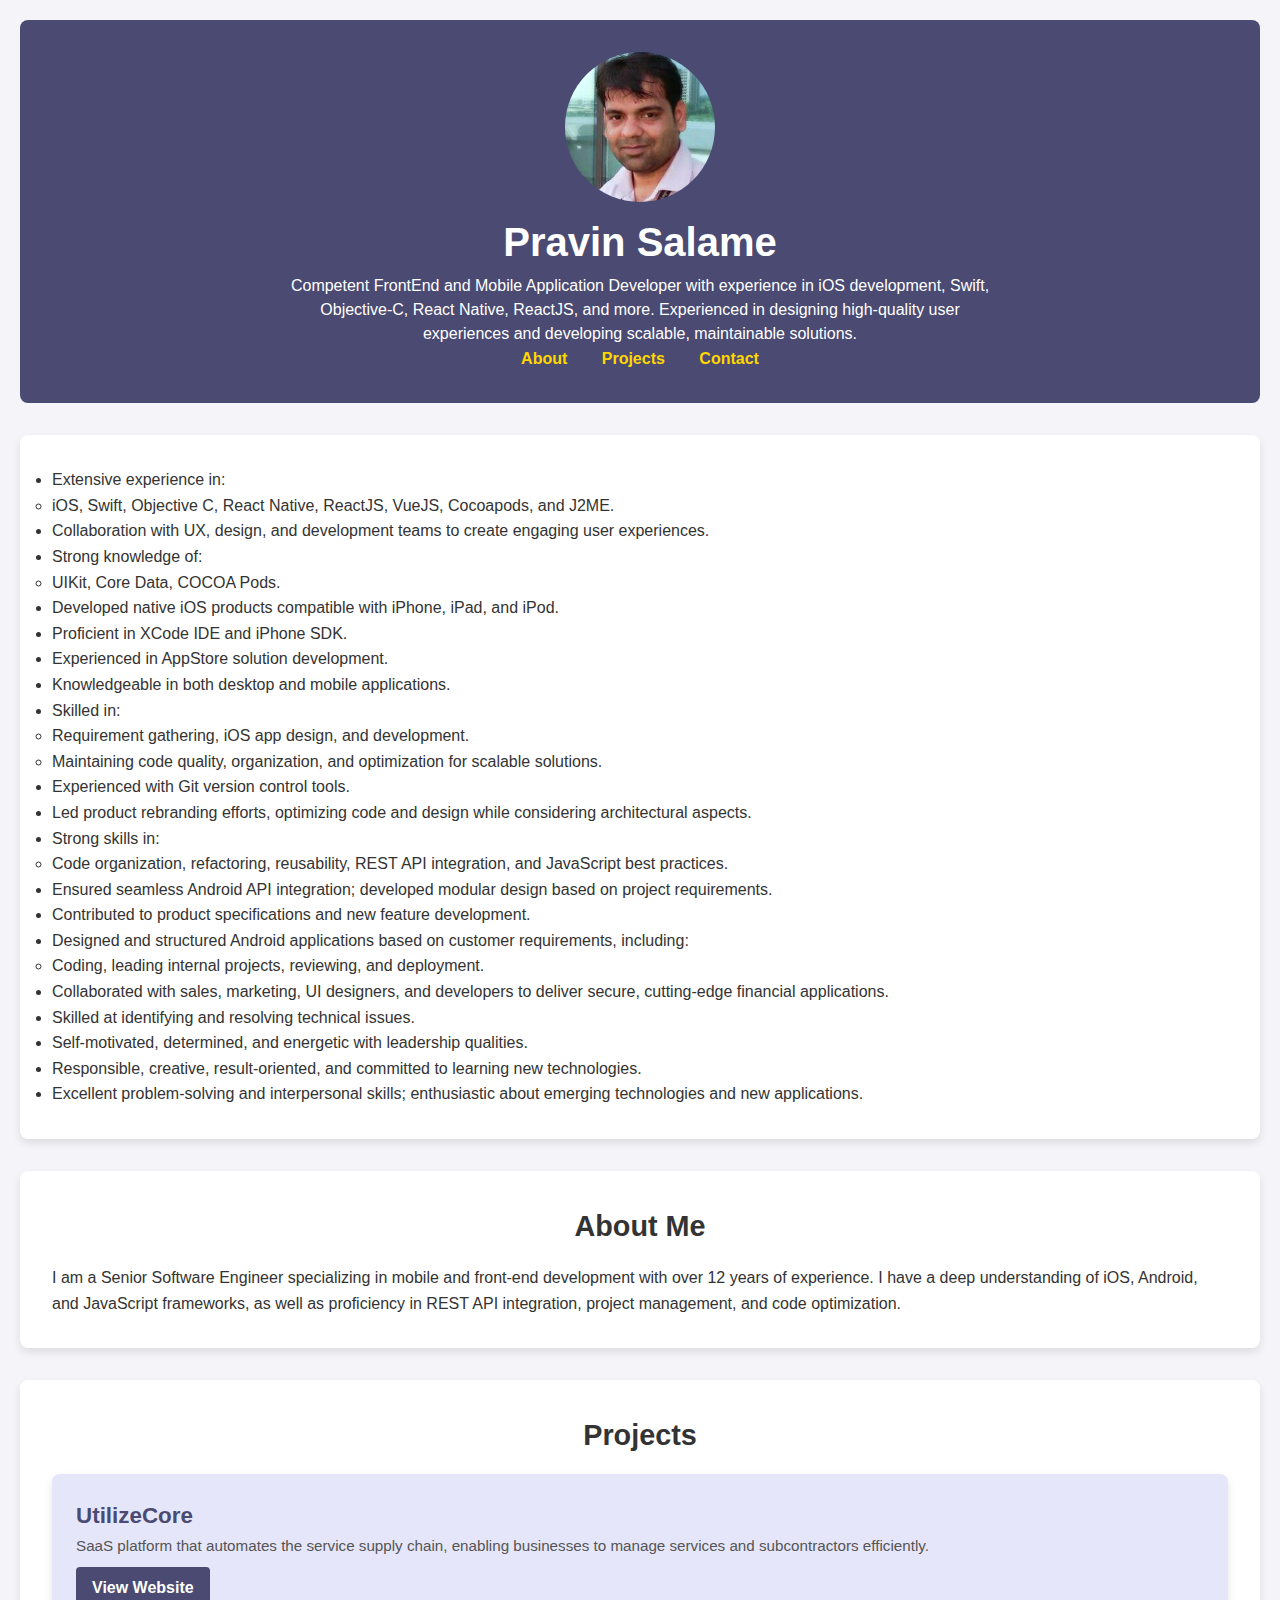
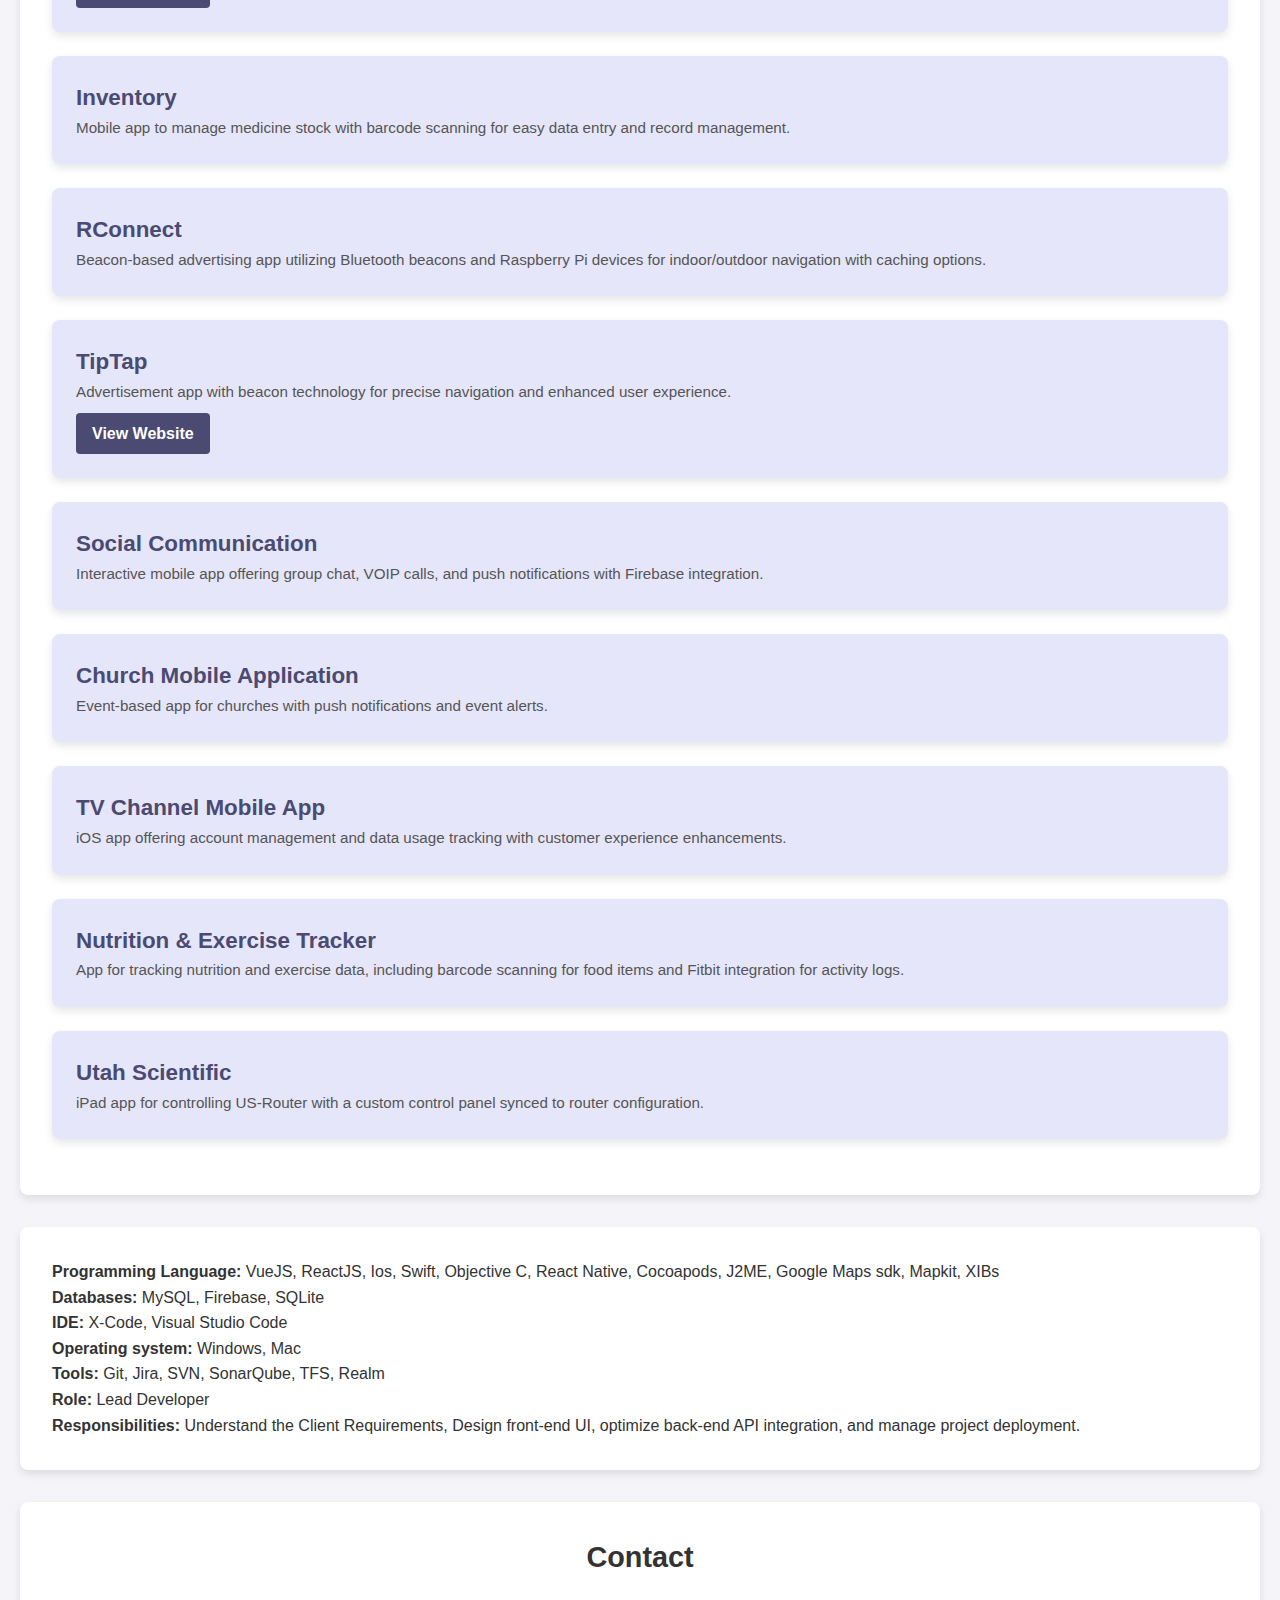
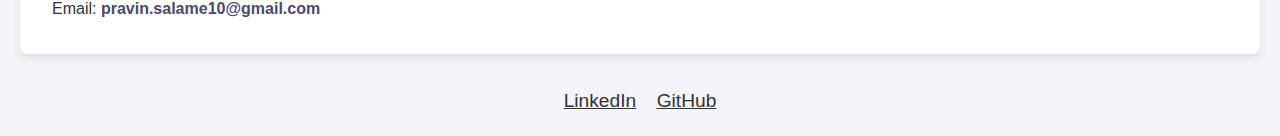
==== index.html @ b0a58c47 "Update index.html" ====
<!DOCTYPE html>
<html lang="en">
<head>
  <meta charset="UTF-8">
  <meta name="viewport" content="width=device-width, initial-scale=1.0">
  <title> Pravin Salame - Portfolio </title>
  <link rel="stylesheet" href="style.css">
</head>
<body>
  <header>
    <img src="pravin.jpg" alt="Pravin Salame Photo" class="profile-photo">
    <h1>Pravin Salame</h1>
    <p>Competent FrontEnd and Mobile Application Developer with experience in iOS development, Swift, Objective-C, React Native, ReactJS, and more. Experienced in designing high-quality user experiences and developing scalable, maintainable solutions.</p>
    <nav>
      <a href="#about">About</a>
      <a href="#projects">Projects</a>
      <a href="#contact">Contact</a>
    </nav>
  </header>
    <section id="summary" class="section">
    <ul>
      <li>Extensive experience in:
        <ul>
          <li>iOS, Swift, Objective C, React Native, ReactJS, VueJS, Cocoapods, and J2ME.</li>
        </ul>
      </li>
      <li>Collaboration with UX, design, and development teams to create engaging user experiences.</li>
      <li>Strong knowledge of:
        <ul>
          <li>UIKit, Core Data, COCOA Pods.</li>
        </ul>
      </li>
      <li>Developed native iOS products compatible with iPhone, iPad, and iPod.</li>
      <li>Proficient in XCode IDE and iPhone SDK.</li>
      <li>Experienced in AppStore solution development.</li>
      <li>Knowledgeable in both desktop and mobile applications.</li>
      <li>Skilled in:
        <ul>
          <li>Requirement gathering, iOS app design, and development.</li>
          <li>Maintaining code quality, organization, and optimization for scalable solutions.</li>
        </ul>
      </li>
      <li>Experienced with Git version control tools.</li>
      <li>Led product rebranding efforts, optimizing code and design while considering architectural aspects.</li>
      <li>Strong skills in:
        <ul>
          <li>Code organization, refactoring, reusability, REST API integration, and JavaScript best practices.</li>
        </ul>
      </li>
      <li>Ensured seamless Android API integration; developed modular design based on project requirements.</li>
      <li>Contributed to product specifications and new feature development.</li>
      <li>Designed and structured Android applications based on customer requirements, including:
        <ul>
          <li>Coding, leading internal projects, reviewing, and deployment.</li>
        </ul>
      </li>
      <li>Collaborated with sales, marketing, UI designers, and developers to deliver secure, cutting-edge financial applications.</li>
      <li>Skilled at identifying and resolving technical issues.</li>
      <li>Self-motivated, determined, and energetic with leadership qualities.</li>
      <li>Responsible, creative, result-oriented, and committed to learning new technologies.</li>
      <li>Excellent problem-solving and interpersonal skills; enthusiastic about emerging technologies and new applications.</li>
    </ul>
  </section>
  <section id="about" class="section">
    <h2>About Me</h2>
    <p>I am a Senior Software Engineer specializing in mobile and front-end development with over 12 years of experience. I have a deep understanding of iOS, Android, and JavaScript frameworks, as well as proficiency in REST API integration, project management, and code optimization.</p>
  </section>

  <section id="projects" class="section">
    <h2>Projects</h2>

    <div class="project">
      <h3>UtilizeCore</h3>
      <p>SaaS platform that automates the service supply chain, enabling businesses to manage services and subcontractors efficiently.</p>
      <a href="https://www.utilizecore.com/" target="_blank">View Website</a>
    </div>

    <div class="project">
      <h3>Inventory</h3>
      <p>Mobile app to manage medicine stock with barcode scanning for easy data entry and record management.</p>
    </div>

    <div class="project">
      <h3>RConnect</h3>
      <p>Beacon-based advertising app utilizing Bluetooth beacons and Raspberry Pi devices for indoor/outdoor navigation with caching options.</p>
    </div>

    <div class="project">
      <h3>TipTap</h3>
      <p>Advertisement app with beacon technology for precise navigation and enhanced user experience.</p>
      <a href="https://tiptappay.com/" target="_blank">View Website</a>
    </div>

    <div class="project">
      <h3>Social Communication</h3>
      <p>Interactive mobile app offering group chat, VOIP calls, and push notifications with Firebase integration.</p>
    </div>

    <div class="project">
      <h3>Church Mobile Application</h3>
      <p>Event-based app for churches with push notifications and event alerts.</p>
    </div>

    <div class="project">
      <h3>TV Channel Mobile App</h3>
      <p>iOS app offering account management and data usage tracking with customer experience enhancements.</p>
    </div>

    <div class="project">
      <h3>Nutrition & Exercise Tracker</h3>
      <p>App for tracking nutrition and exercise data, including barcode scanning for food items and Fitbit integration for activity logs.</p>
    </div>

    <div class="project">
      <h3>Utah Scientific</h3>
      <p>iPad app for controlling US-Router with a custom control panel synced to router configuration.</p>
    </div>

  </section>

  <section id="tools" class="section">
    <p><strong>Programming Language:</strong> VueJS, ReactJS, Ios, Swift, Objective C, React Native, Cocoapods, J2ME, Google Maps sdk, Mapkit, XIBs</p>
    <p><strong>Databases:</strong> MySQL, Firebase, SQLite</p>
    <p><strong>IDE:</strong> X-Code, Visual Studio Code</p>
    <p><strong>Operating system:</strong> Windows, Mac</p>
    <p><strong>Tools:</strong> Git, Jira, SVN, SonarQube, TFS, Realm</p>
    
    <p><strong>Role:</strong> Lead Developer</p>
    <p><strong>Responsibilities:</strong> Understand the Client Requirements, Design front-end UI, optimize back-end API integration, and manage project deployment.</p>
  
  </section>

  <section id="contact" class="section">
    <h2>Contact</h2>
    <p>Email: <a href="mailto:pravin.salame10@gmail.com">pravin.salame10@gmail.com</a></p>
  </section>

  <footer>
    <div class="social-links">
      <a href="https://www.linkedin.com/in/pravin-s-7409a280/" target="_blank">LinkedIn</a>
      <a href="https://pravinsalame84.github.io/" target="_blank">GitHub</a>
    </div>
  </footer>

</body>
</html>
---- style.css ----
/* Font and Basic Reset */
* {
  margin: 0;
  padding: 0;
  box-sizing: border-box;
}

.profile-photo {
  width: 150px;
  height: 150px;
  border-radius: 50%;
  object-fit: cover;
}

body {
  font-family: Arial, sans-serif;
  line-height: 1.6;
  color: #333;
  background-color: #f4f4f9;
  padding: 20px;
}

/* Header Styling */
header {
  text-align: center;
  padding: 2rem;
  background-color: #4a4a72;
  color: #fff;
  border-radius: 8px;
}

header h1 {
  font-size: 2.5rem;
  font-weight: bold;
}

header p {
  font-size: 1rem;
  max-width: 700px;
  margin: 0 auto;
  line-height: 1.5;
}

nav a {
  margin: 0 15px;
  color: #ffd700;
  text-decoration: none;
  font-weight: bold;
  transition: color 0.3s ease;
}

nav a:hover {
  color: #fff;
}

/* Section Styling */
.section {
  padding: 2rem;
  margin: 2rem 0;
  background-color: #fff;
  border-radius: 8px;
  box-shadow: 0 4px 8px rgba(0, 0, 0, 0.1);
}

.section h2 {
  font-size: 1.8rem;
  margin-bottom: 1rem;
  color: #333;
  text-align: center;
  font-weight: bold;
}

/* Project Card Styling */
#projects .project {
  margin-bottom: 1.5rem;
  padding: 1.5rem;
  background-color: #e6e6fa;
  border-radius: 8px;
  box-shadow: 0 4px 8px rgba(0, 0, 0, 0.1);
  transition: transform 0.3s ease;
}

#projects .project:hover {
  transform: translateY(-5px);
}

.project h3 {
  font-size: 1.4rem;
  color: #4a4a72;
}

.project p {
  font-size: 0.95rem;
  color: #555;
}

.project a {
  display: inline-block;
  margin-top: 0.5rem;
  padding: 0.5rem 1rem;
  background-color: #4a4a72;
  color: #fff;
  border-radius: 4px;
  text-decoration: none;
  font-weight: bold;
  transition: background-color 0.3s ease;
}

.project a:hover {
  background-color: #ffd700;
  color: #333;
}

/* Contact Section */
#contact p a {
  color: #4a4a72;
  font-weight: bold;
  text-decoration: none;
}

#contact p a:hover {
  color: #333;
}

/* Footer Social Icons */
.social-links {
  margin-top: 1rem;
  text-align: center;
}

.social-links a {
  color: #333;
  margin: 0 0.5rem;
  font-size: 1.2rem;
  transition: color 0.3s ease;
}

.social-links a:hover {
  color: #ffd700;
}
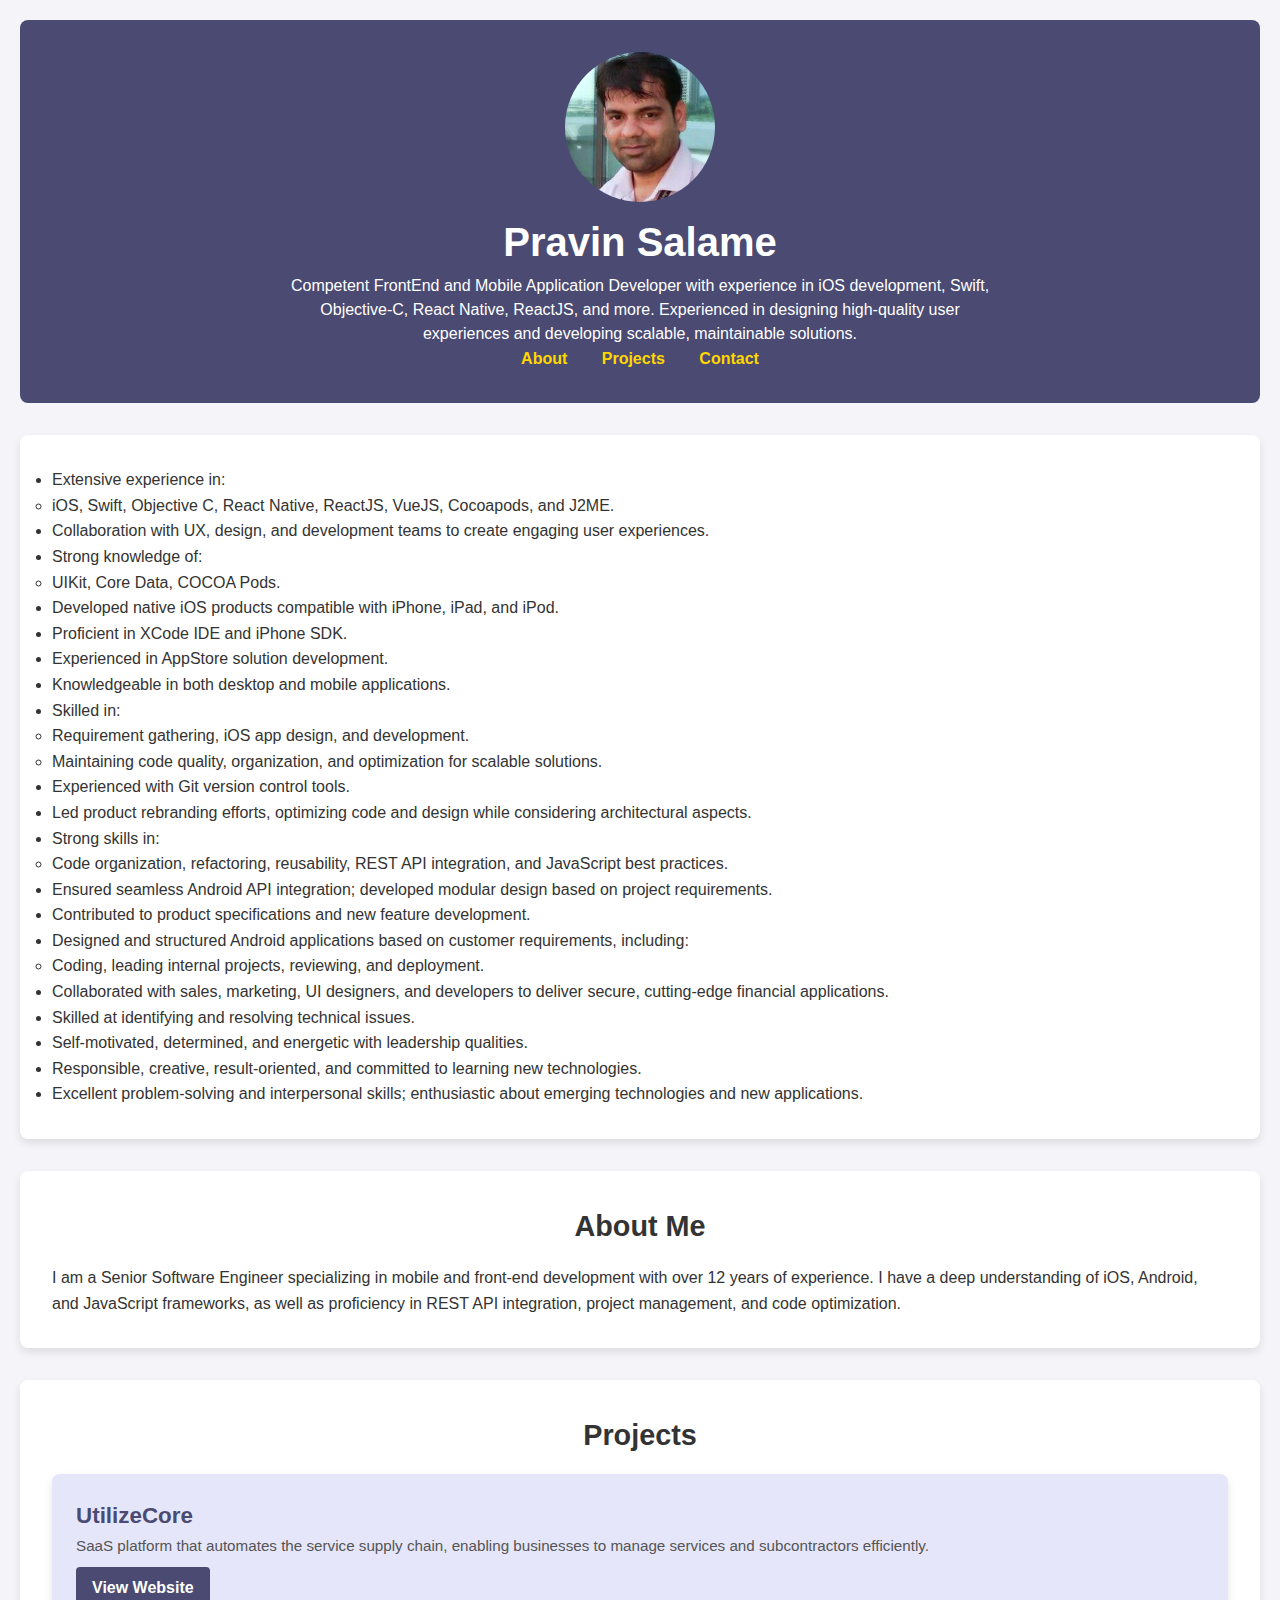
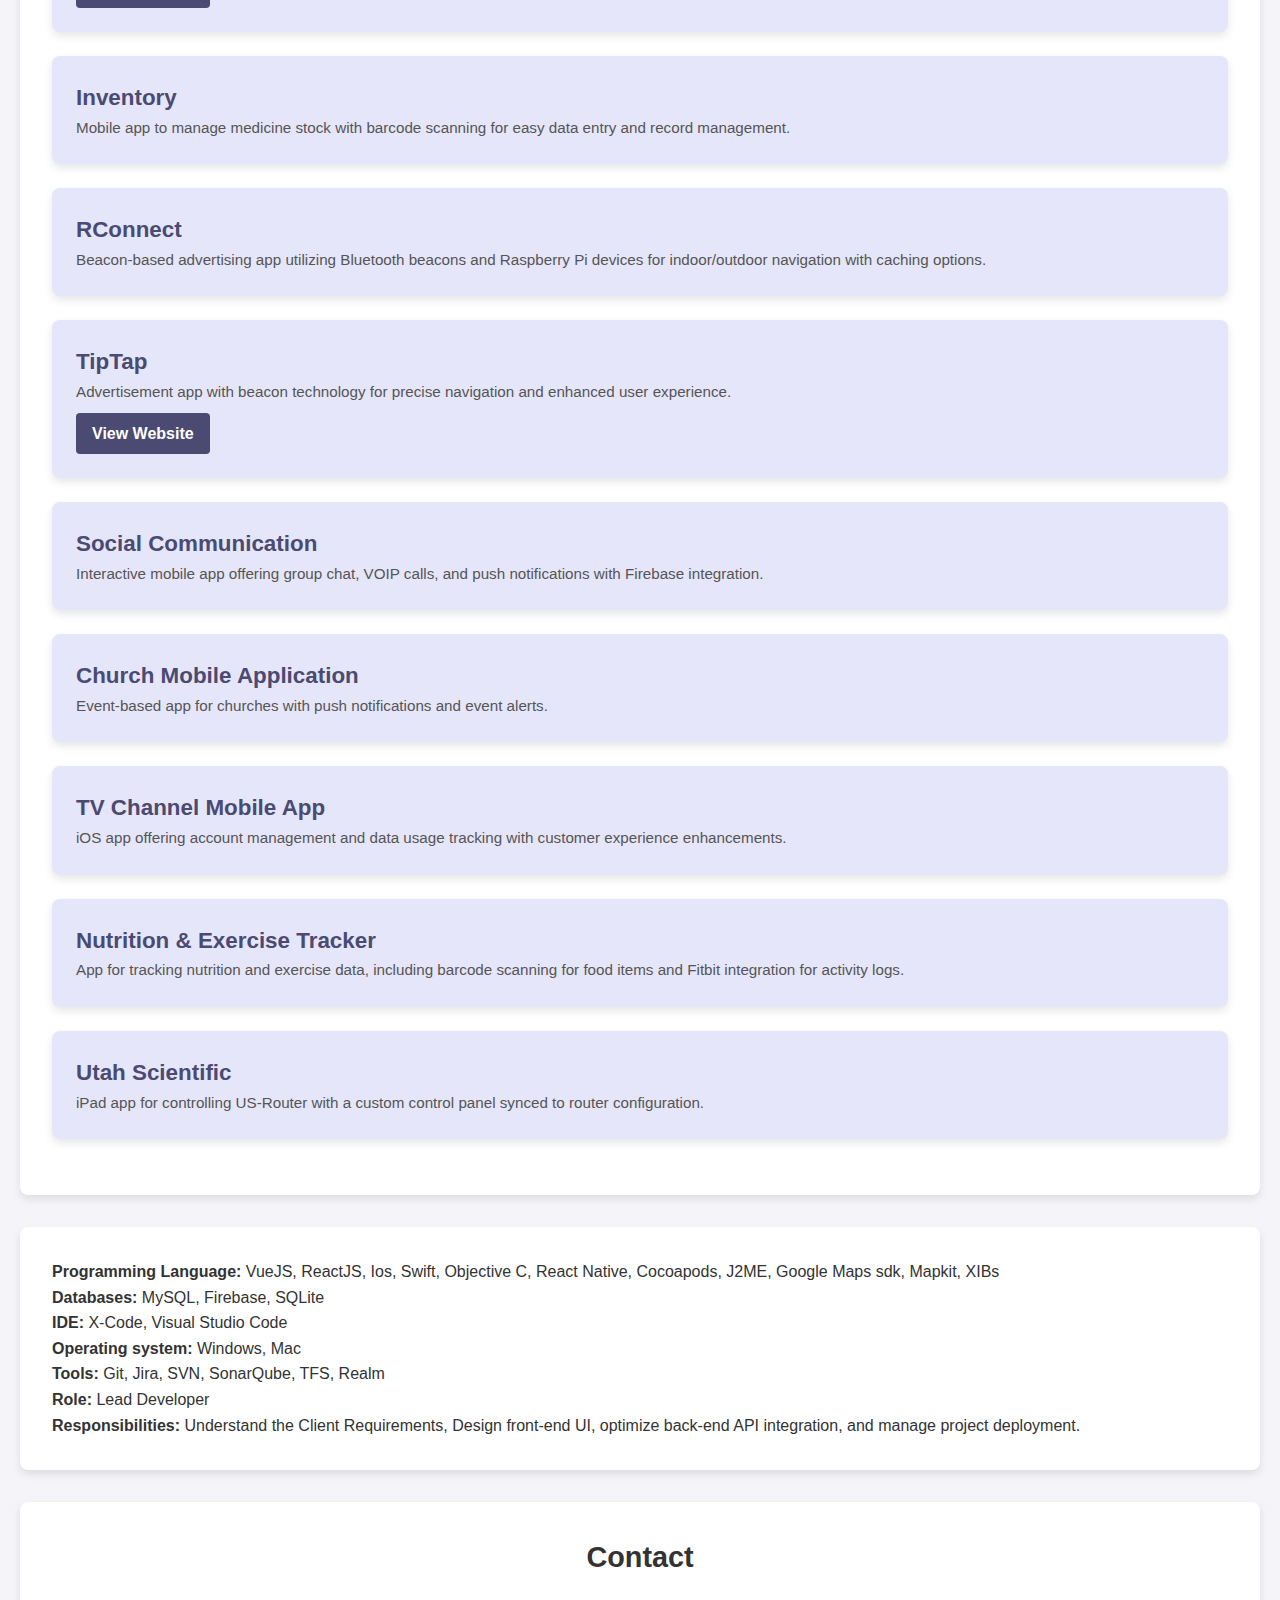
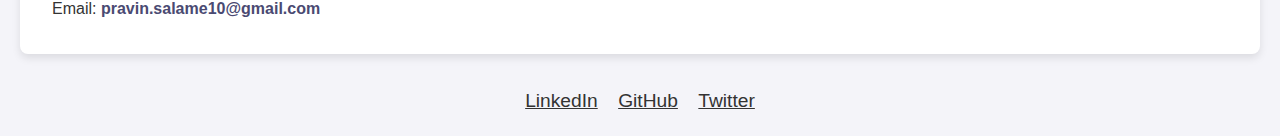
==== commit ea85ff54: "Update index.html" ====
--- a/index.html
+++ b/index.html
@@ -139,6 +139,7 @@
     <div class="social-links">
       <a href="https://www.linkedin.com/in/pravin-s-7409a280/" target="_blank">LinkedIn</a>
       <a href="https://pravinsalame84.github.io/" target="_blank">GitHub</a>
+      <a href="https://x.com/pravinsalamengp" target="_blank">Twitter</a>
     </div>
   </footer>
 
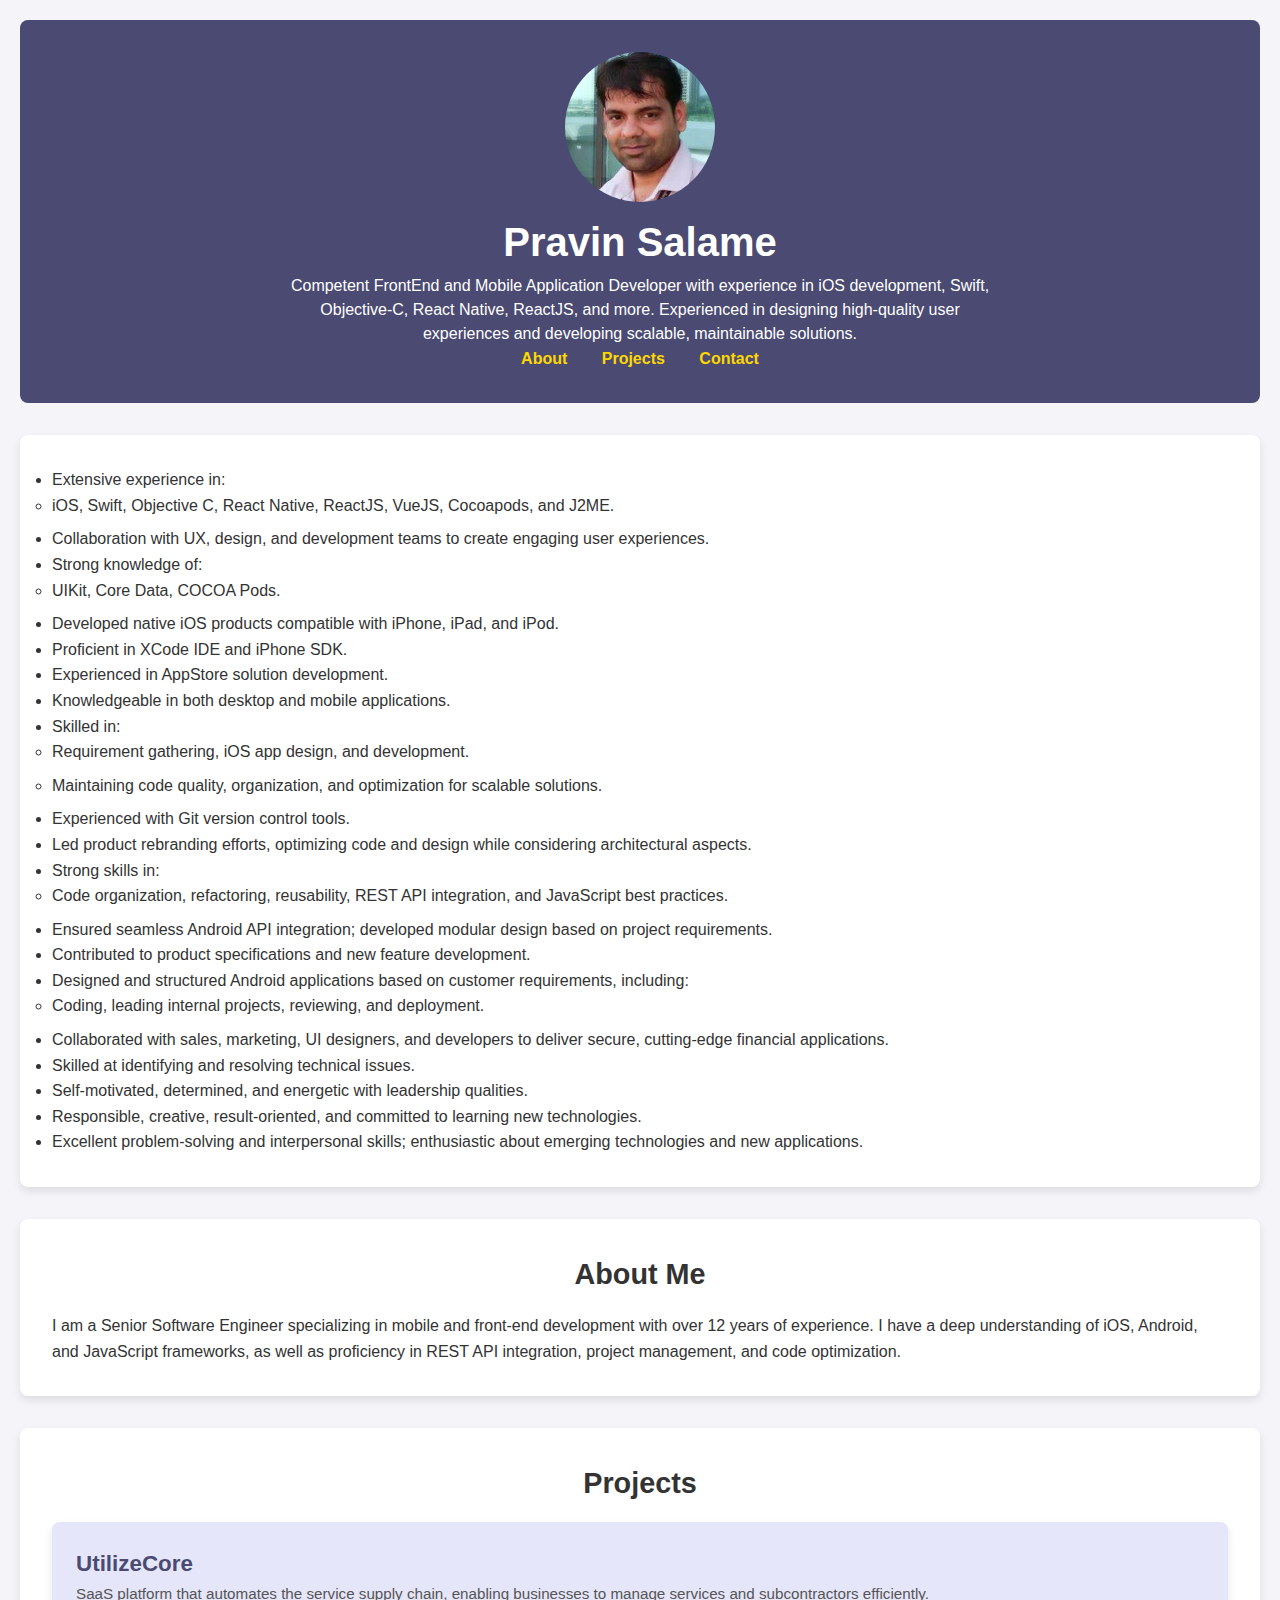
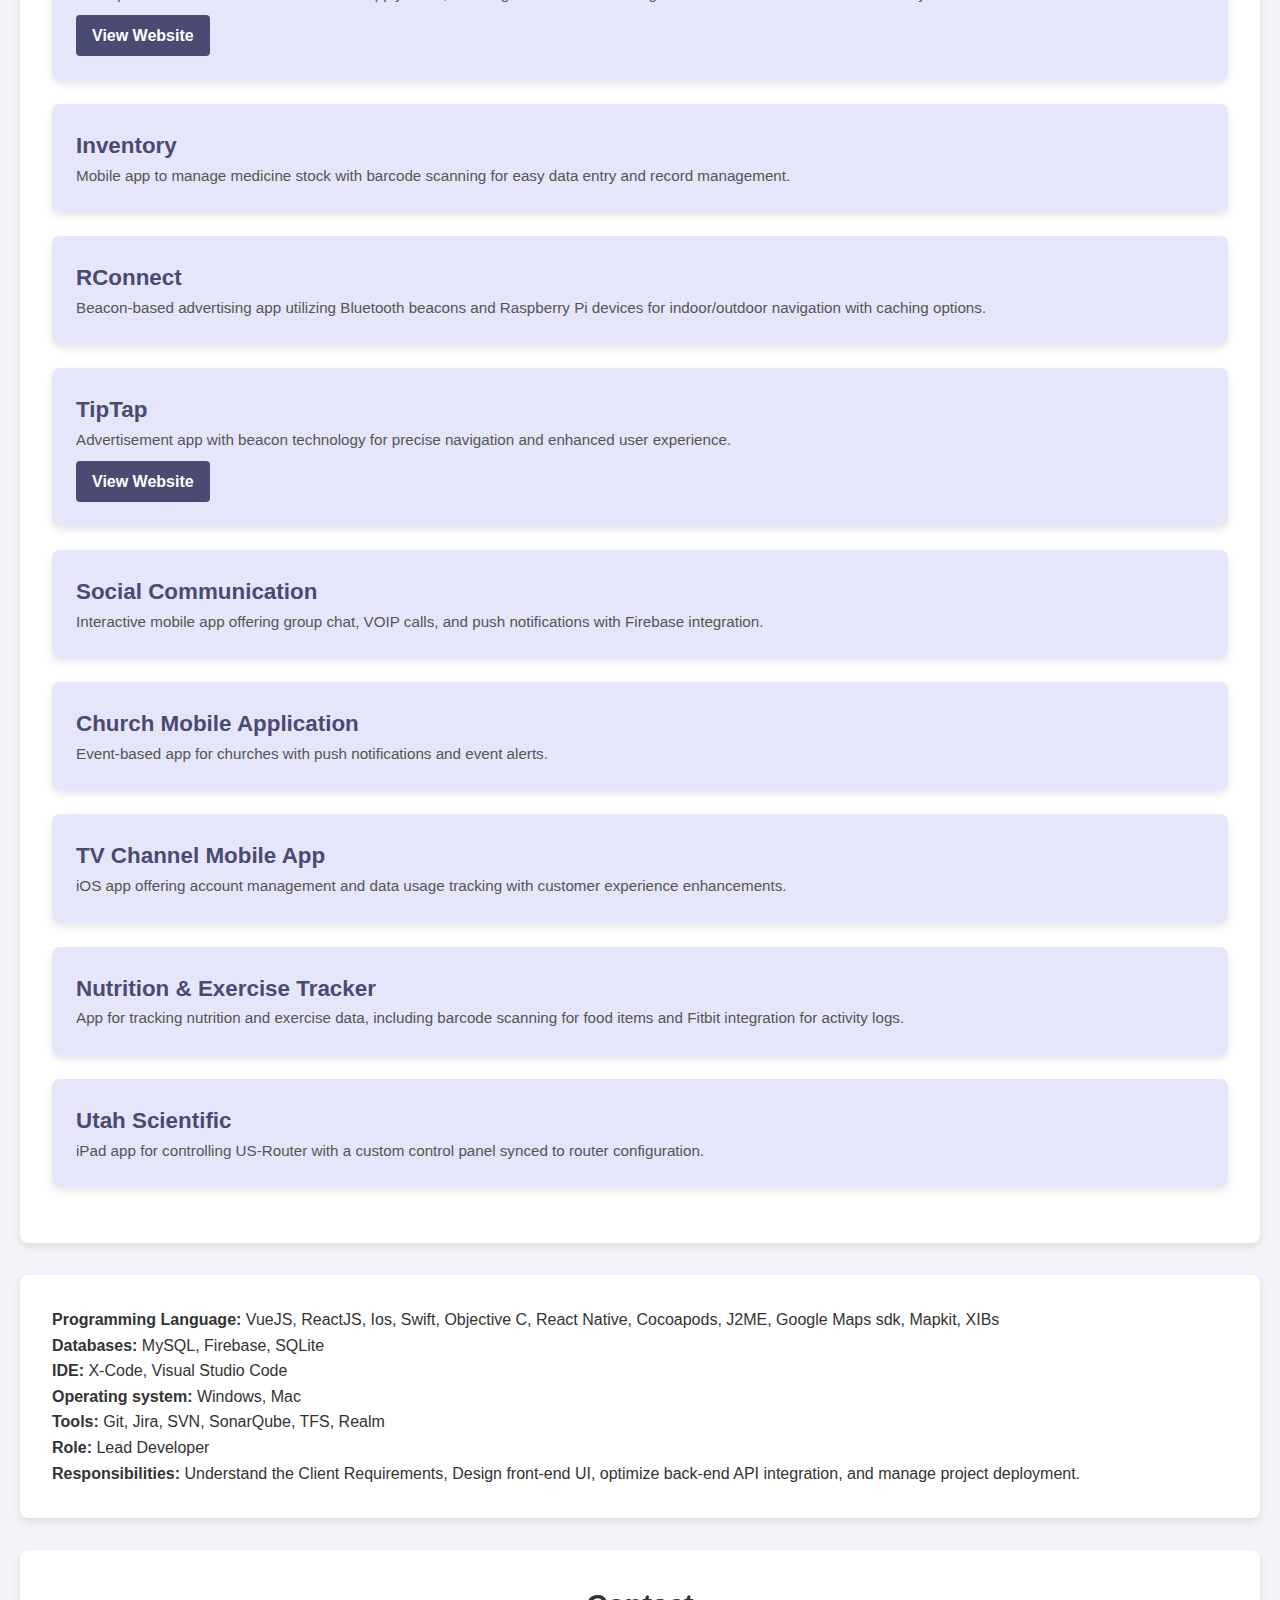
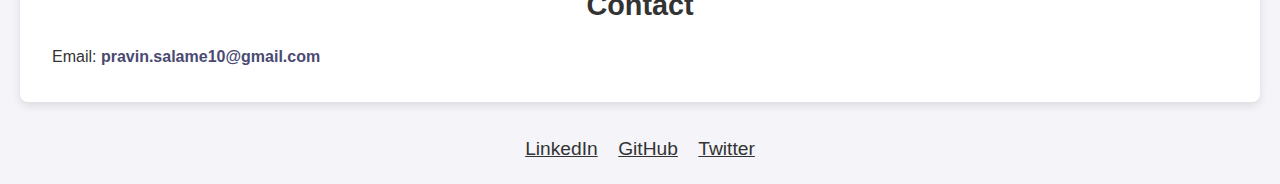
==== commit 671ffba0: "Update index.html" ====
--- a/index.html
+++ b/index.html
@@ -20,13 +20,13 @@
     <section id="summary" class="section">
     <ul>
       <li>Extensive experience in:
-        <ul>
+        <ul class="sub-list">
           <li>iOS, Swift, Objective C, React Native, ReactJS, VueJS, Cocoapods, and J2ME.</li>
         </ul>
       </li>
       <li>Collaboration with UX, design, and development teams to create engaging user experiences.</li>
       <li>Strong knowledge of:
-        <ul>
+        <ul class="sub-list">
           <li>UIKit, Core Data, COCOA Pods.</li>
         </ul>
       </li>
@@ -35,7 +35,7 @@
       <li>Experienced in AppStore solution development.</li>
       <li>Knowledgeable in both desktop and mobile applications.</li>
       <li>Skilled in:
-        <ul>
+        <ul class="sub-list">
           <li>Requirement gathering, iOS app design, and development.</li>
           <li>Maintaining code quality, organization, and optimization for scalable solutions.</li>
         </ul>
@@ -43,14 +43,14 @@
       <li>Experienced with Git version control tools.</li>
       <li>Led product rebranding efforts, optimizing code and design while considering architectural aspects.</li>
       <li>Strong skills in:
-        <ul>
+        <ul class="sub-list">
           <li>Code organization, refactoring, reusability, REST API integration, and JavaScript best practices.</li>
         </ul>
       </li>
       <li>Ensured seamless Android API integration; developed modular design based on project requirements.</li>
       <li>Contributed to product specifications and new feature development.</li>
       <li>Designed and structured Android applications based on customer requirements, including:
-        <ul>
+        <ul class="sub-list">
           <li>Coding, leading internal projects, reviewing, and deployment.</li>
         </ul>
       </li>
@@ -146,3 +146,9 @@
 </body>
 </html>
 
+
+<style>
+  .sub-list li {
+    margin-bottom: 8px; / Adjust this value as needed for desired spacing /
+  }
+</style>
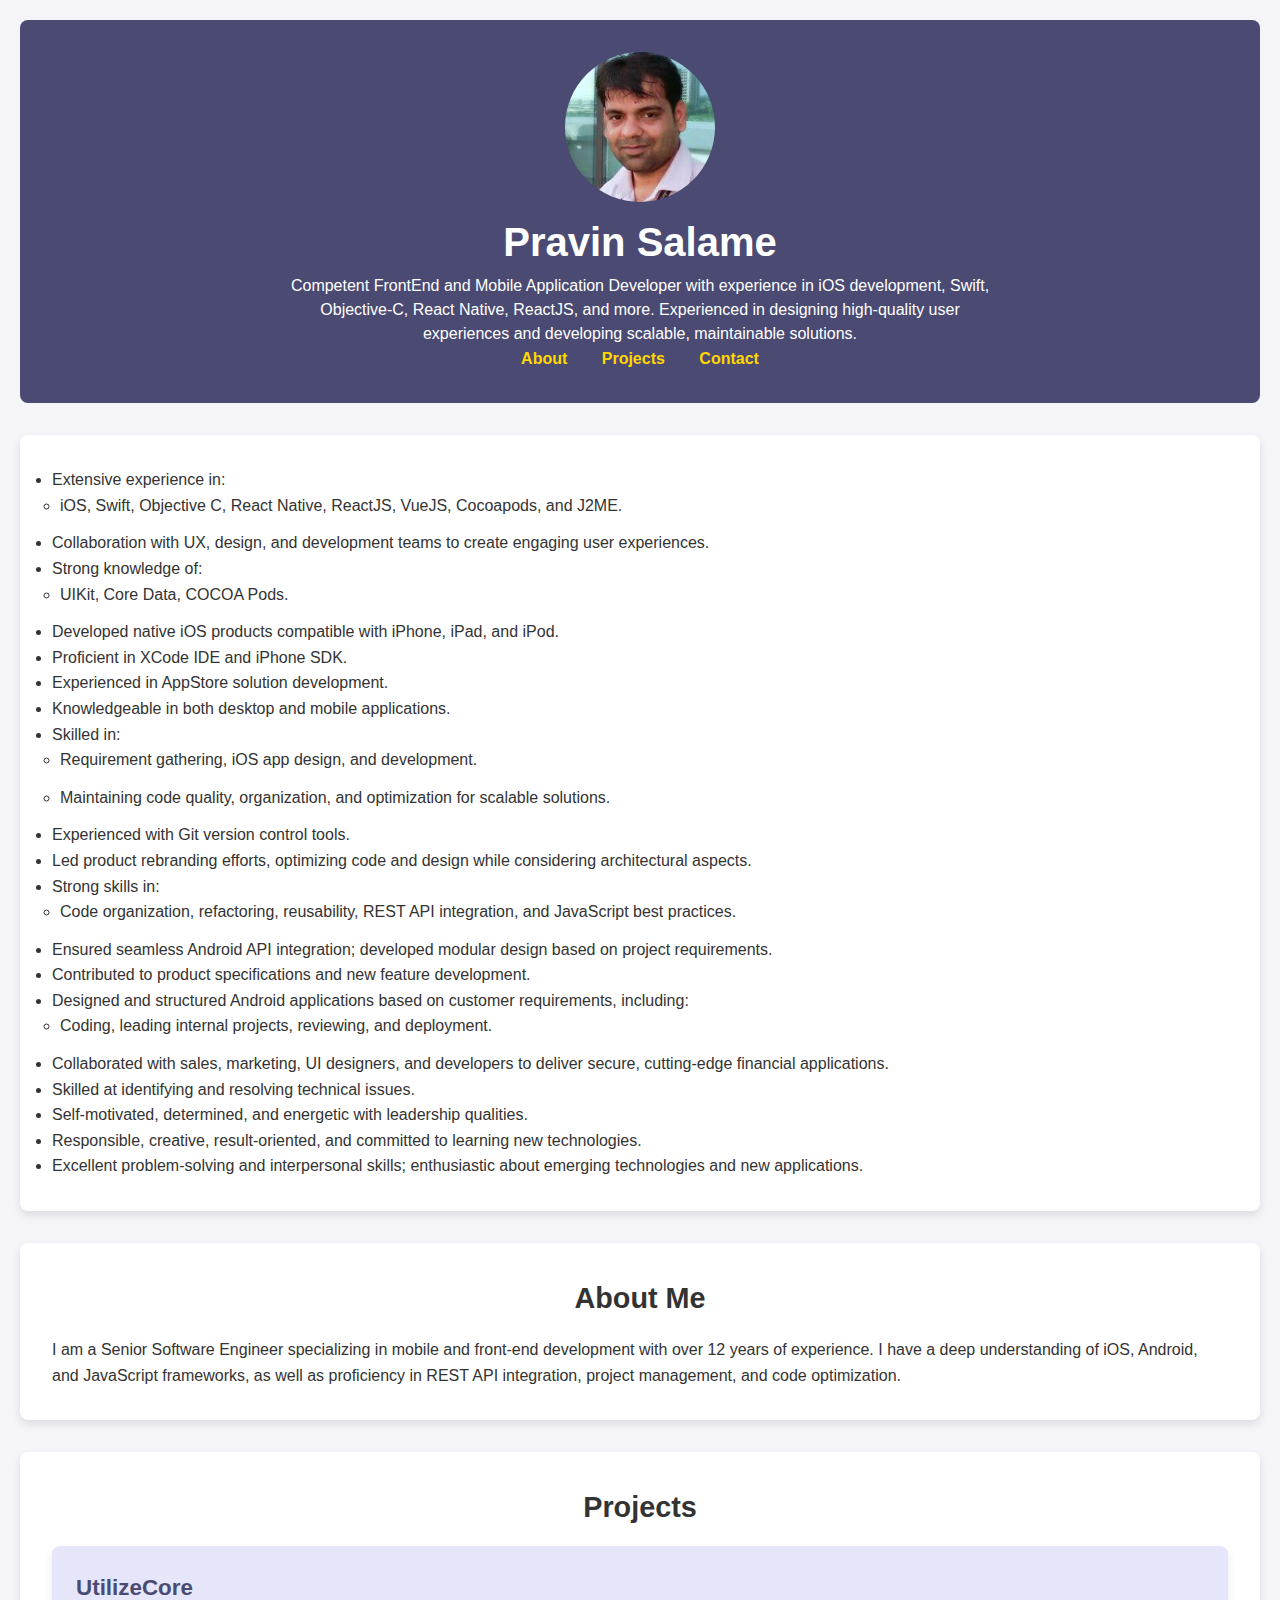
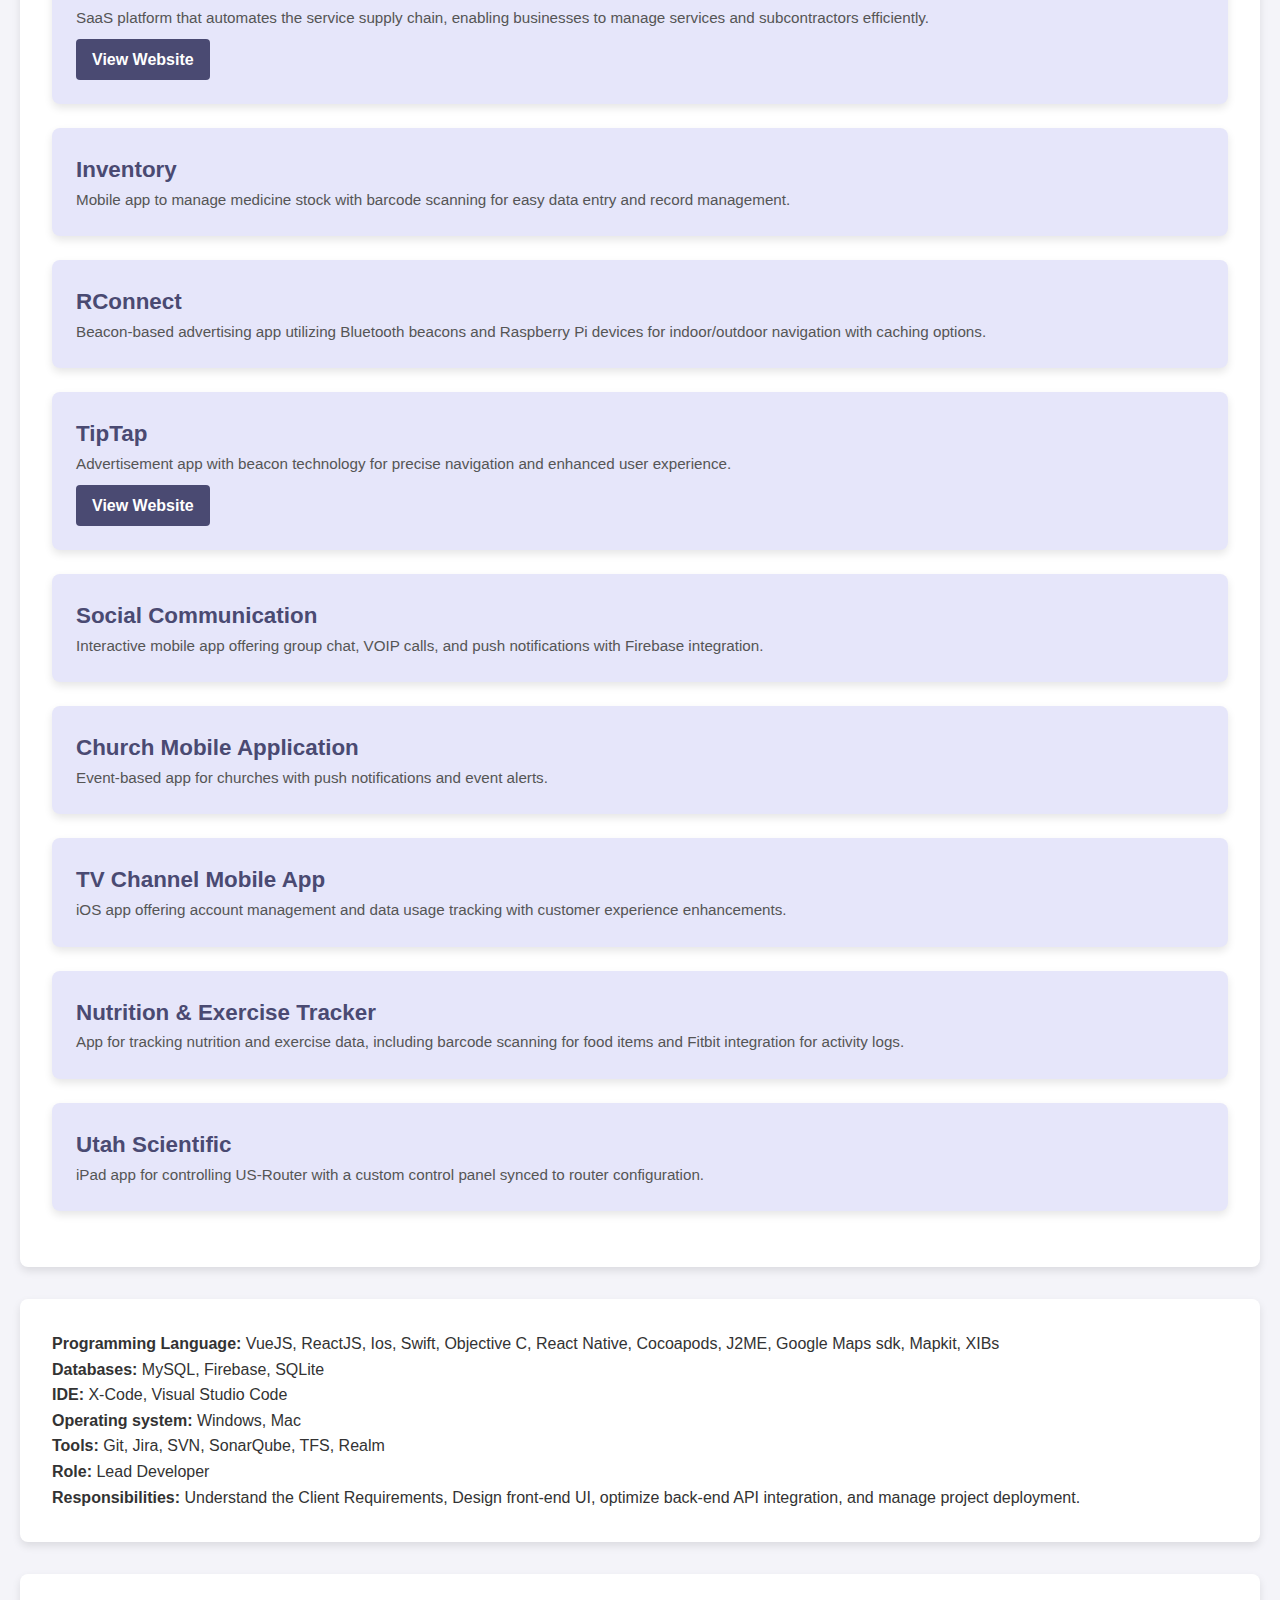
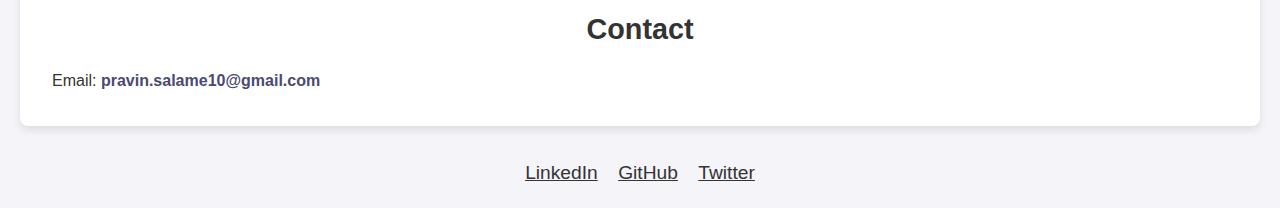
==== commit 842af9ad: "Update index.html" ====
--- a/index.html
+++ b/index.html
@@ -149,6 +149,7 @@
 
 <style>
   .sub-list li {
-    margin-bottom: 8px; / Adjust this value as needed for desired spacing /
+    margin-left: 8px;
+    margin-bottom: 12px;
   }
 </style>
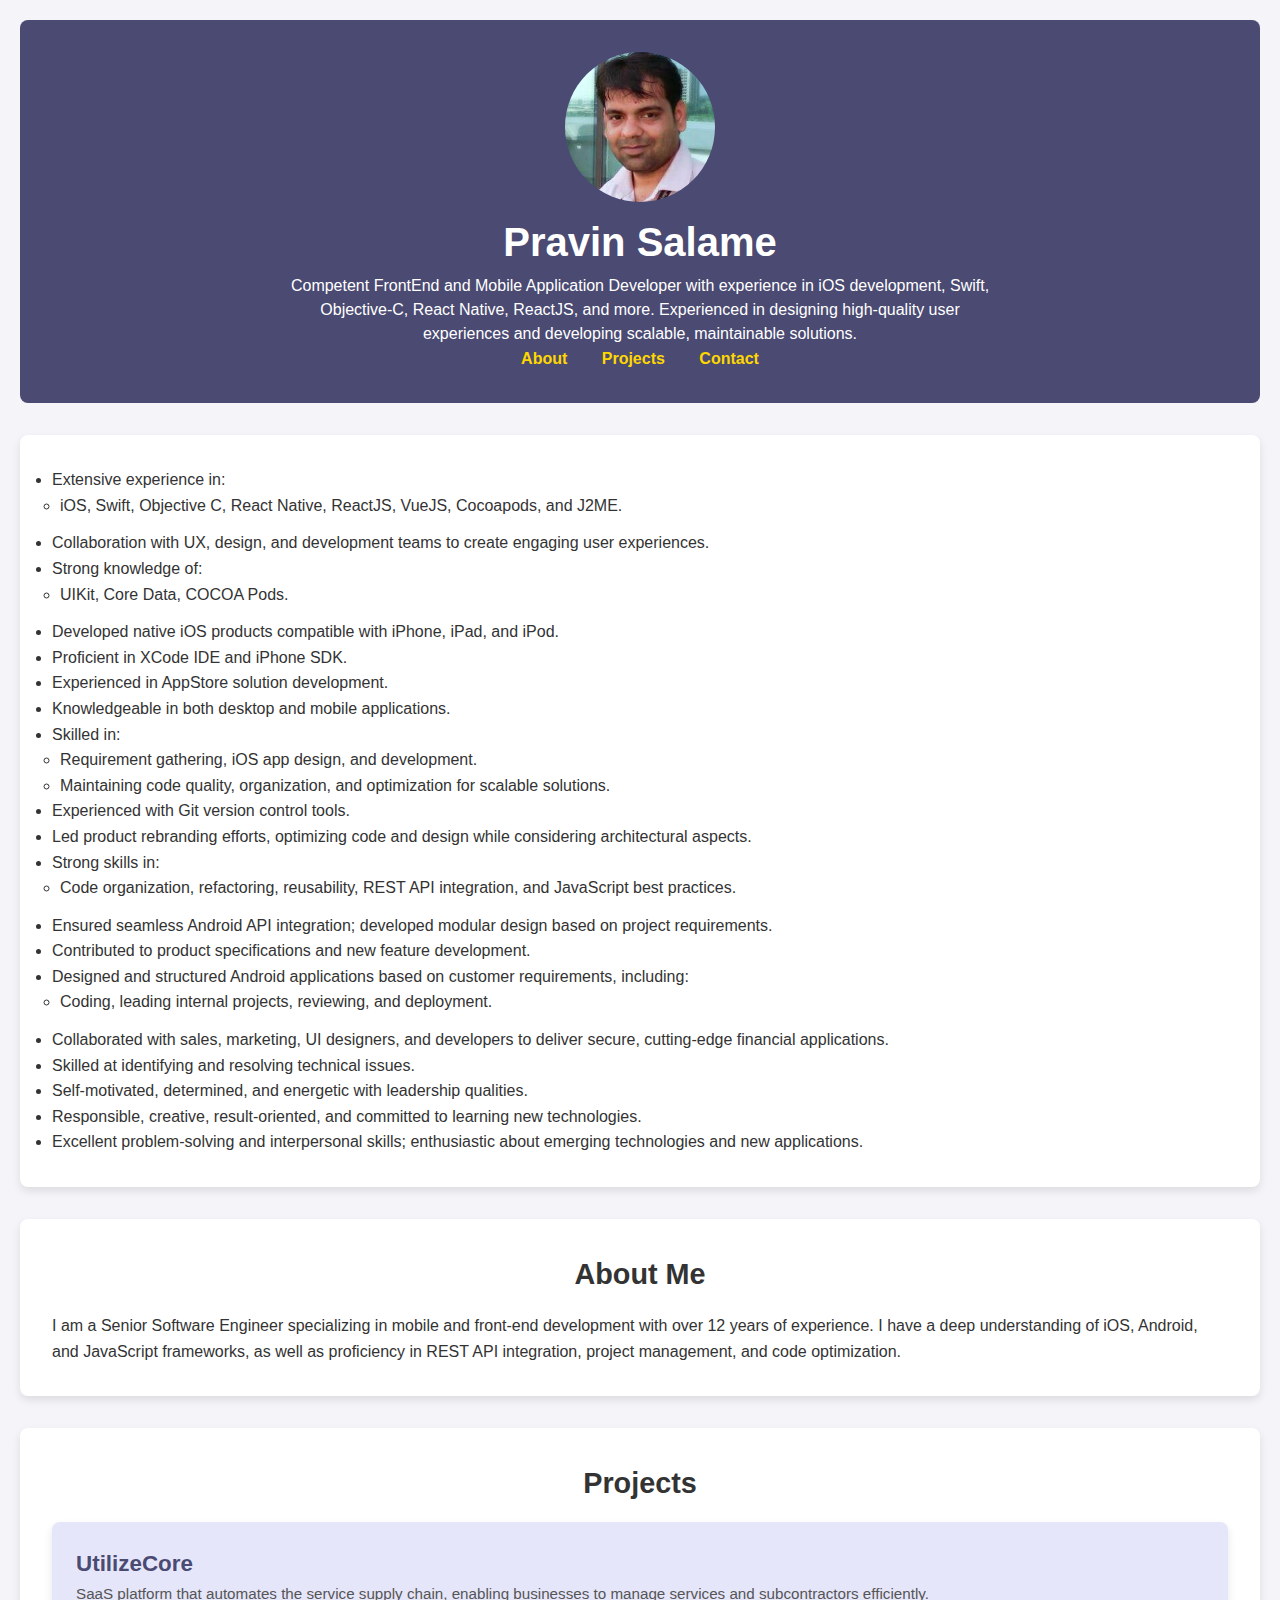
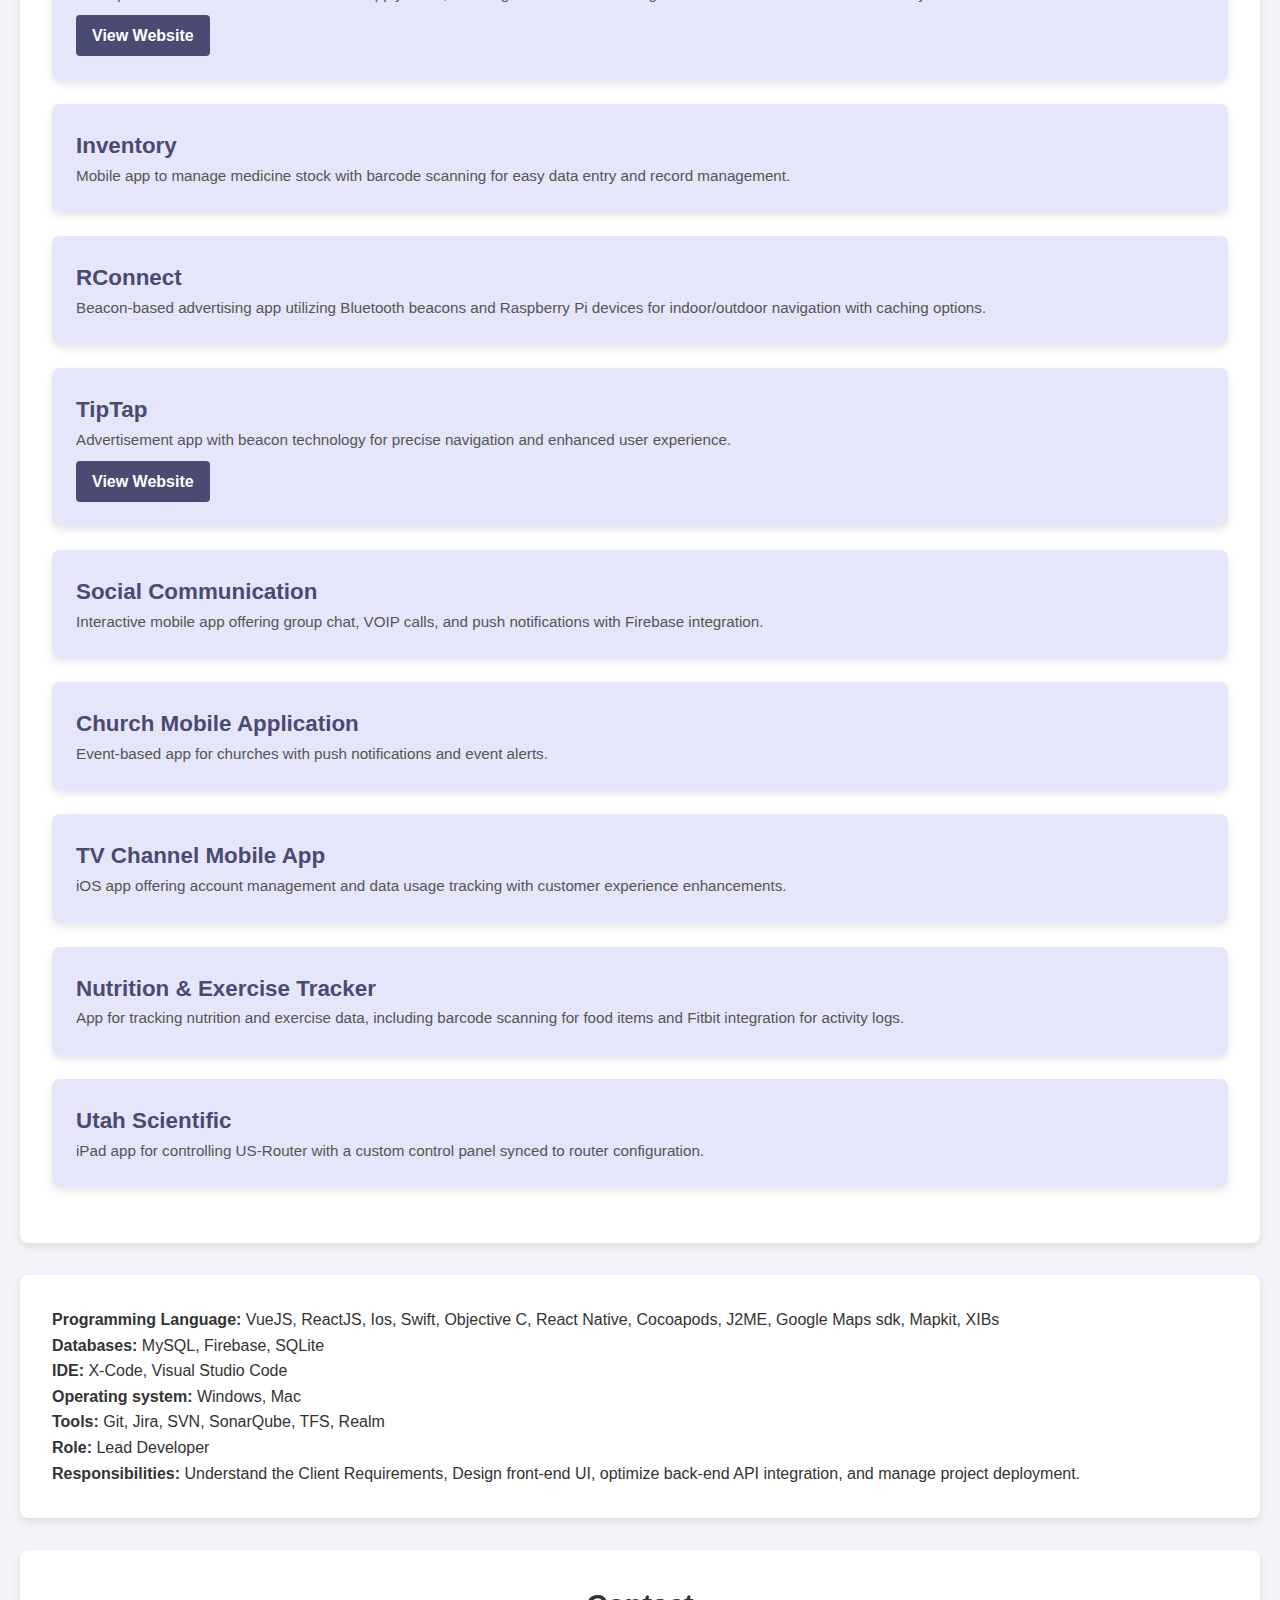
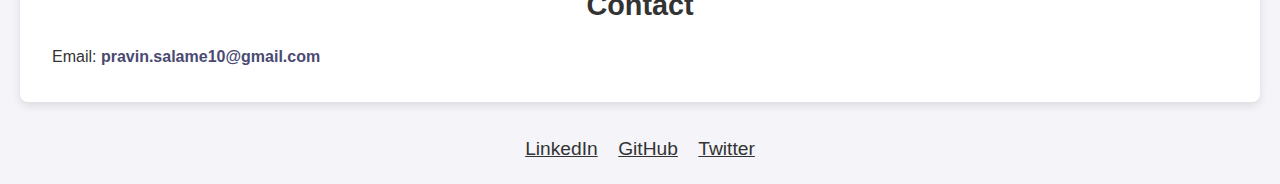
==== commit 87bc9da1: "Update index.html" ====
--- a/index.html
+++ b/index.html
@@ -35,7 +35,7 @@
       <li>Experienced in AppStore solution development.</li>
       <li>Knowledgeable in both desktop and mobile applications.</li>
       <li>Skilled in:
-        <ul class="sub-list">
+        <ul class="sub-list-cont">
           <li>Requirement gathering, iOS app design, and development.</li>
           <li>Maintaining code quality, organization, and optimization for scalable solutions.</li>
         </ul>
@@ -142,12 +142,13 @@
       <a href="https://x.com/pravinsalamengp" target="_blank">Twitter</a>
     </div>
   </footer>
-
 </body>
 </html>
 
-
 <style>
+  .sub-list-cont li {
+    margin-left: 8px;
+  }
   .sub-list li {
     margin-left: 8px;
     margin-bottom: 12px;
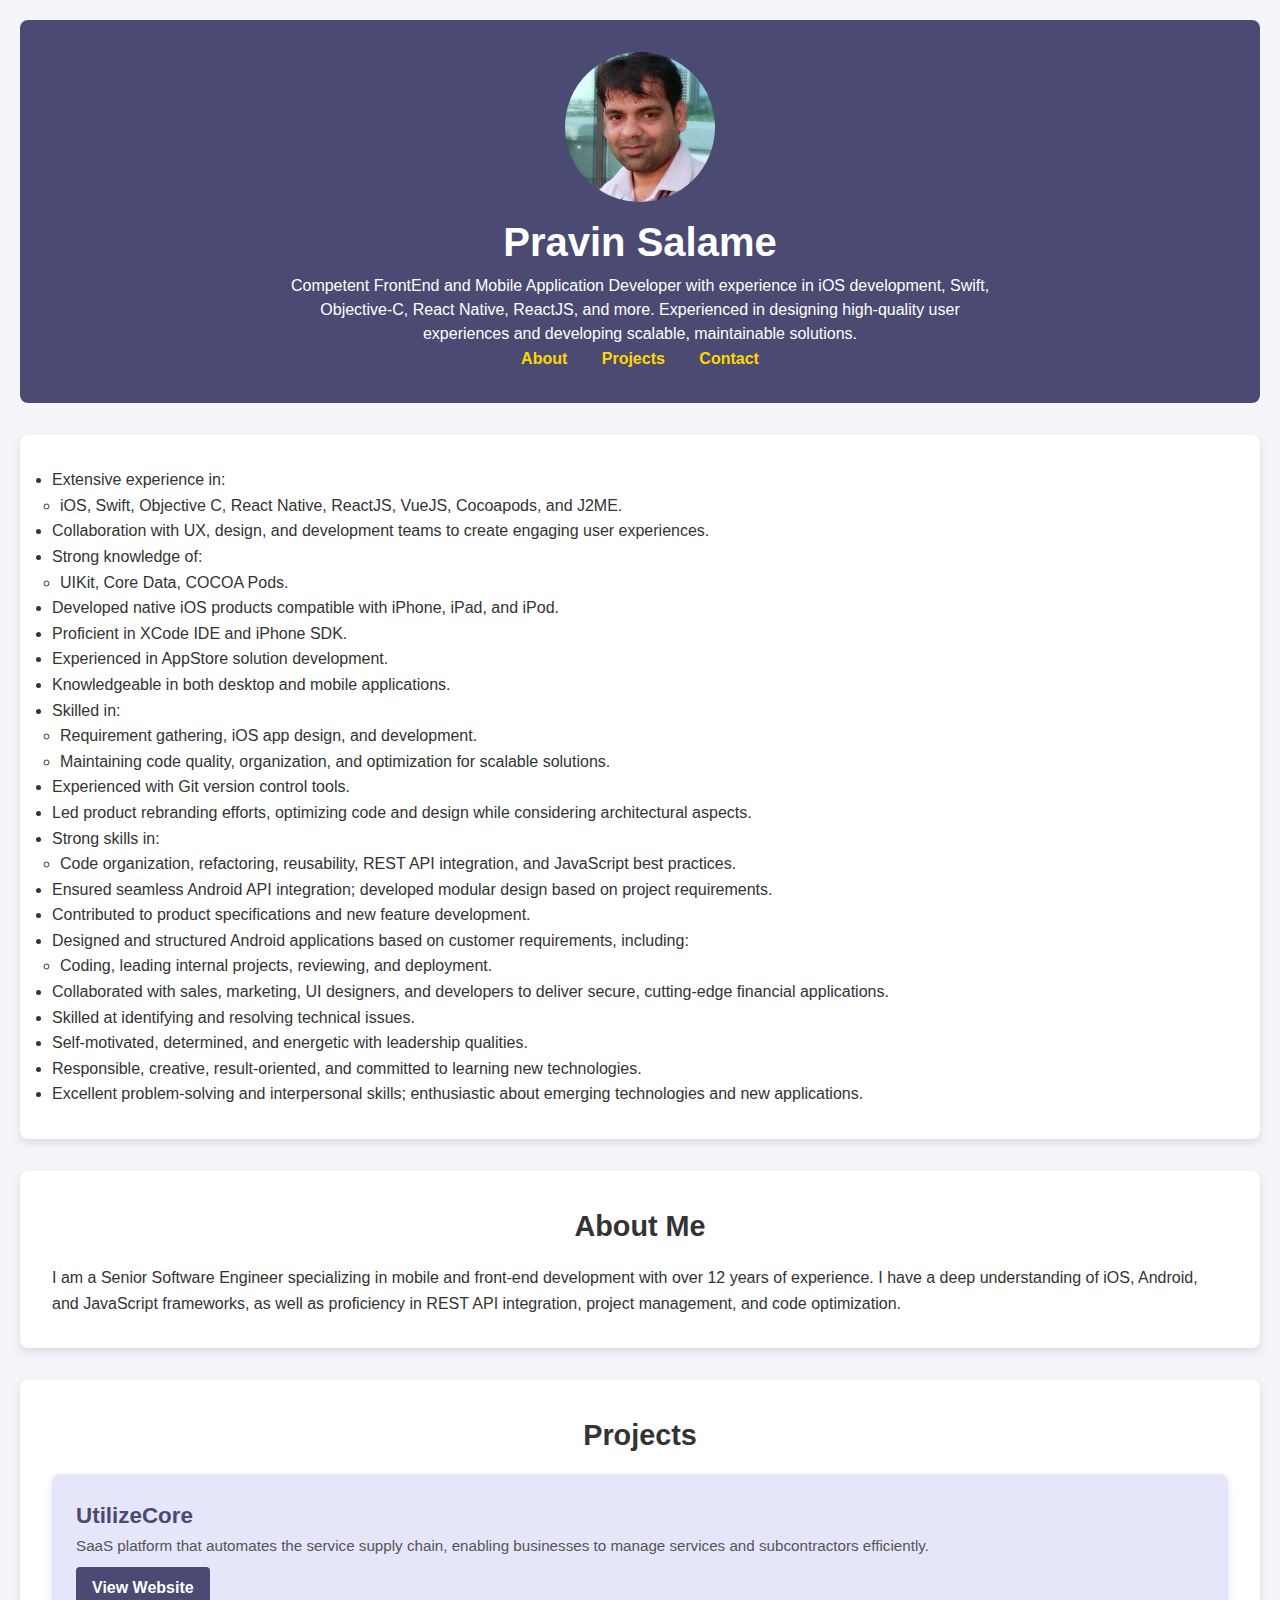
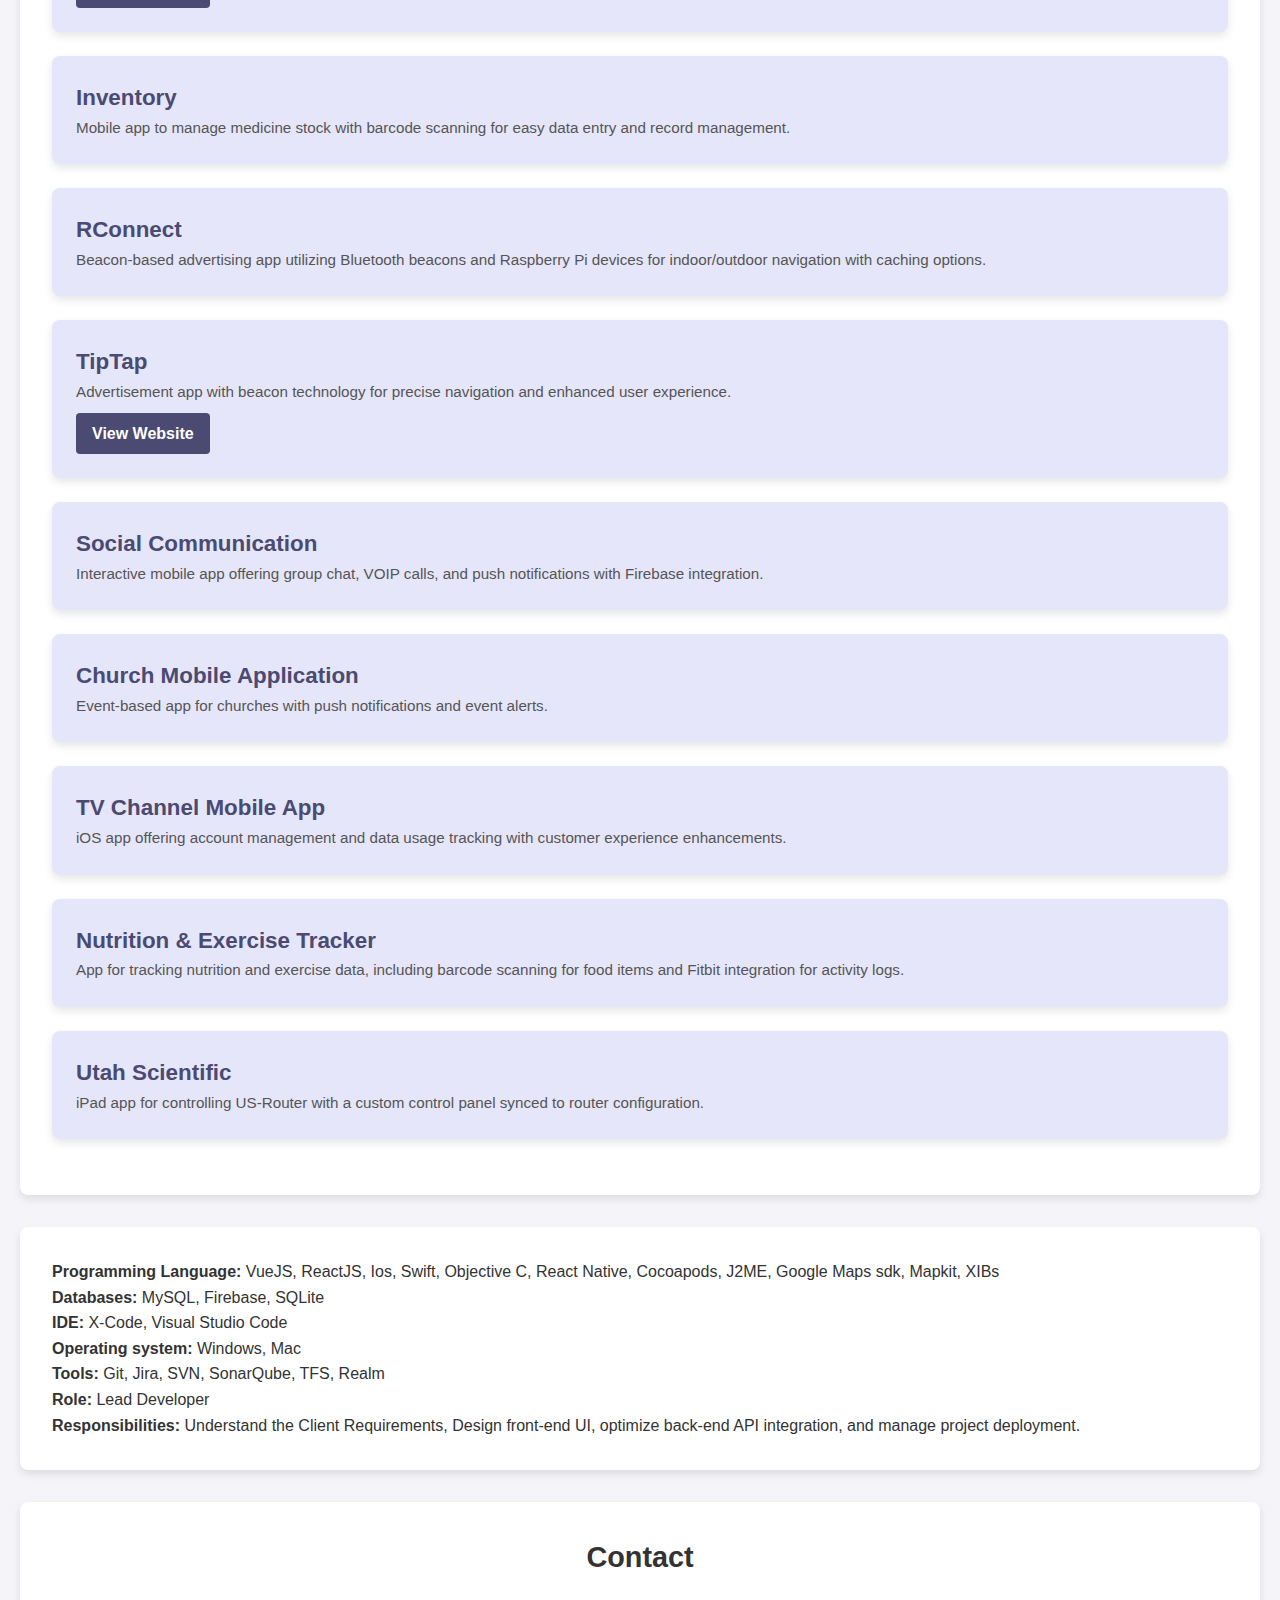
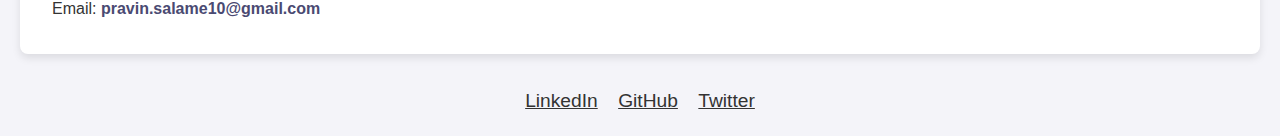
==== commit 80a70e08: "Update index.html" ====
--- a/index.html
+++ b/index.html
@@ -35,7 +35,7 @@
       <li>Experienced in AppStore solution development.</li>
       <li>Knowledgeable in both desktop and mobile applications.</li>
       <li>Skilled in:
-        <ul class="sub-list-cont">
+        <ul class="sub-list">
           <li>Requirement gathering, iOS app design, and development.</li>
           <li>Maintaining code quality, organization, and optimization for scalable solutions.</li>
         </ul>
@@ -146,11 +146,7 @@
 </html>
 
 <style>
-  .sub-list-cont li {
+  .sub-list li {
     margin-left: 8px;
   }
-  .sub-list li {
-    margin-left: 8px;
-    margin-bottom: 12px;
-  }
 </style>
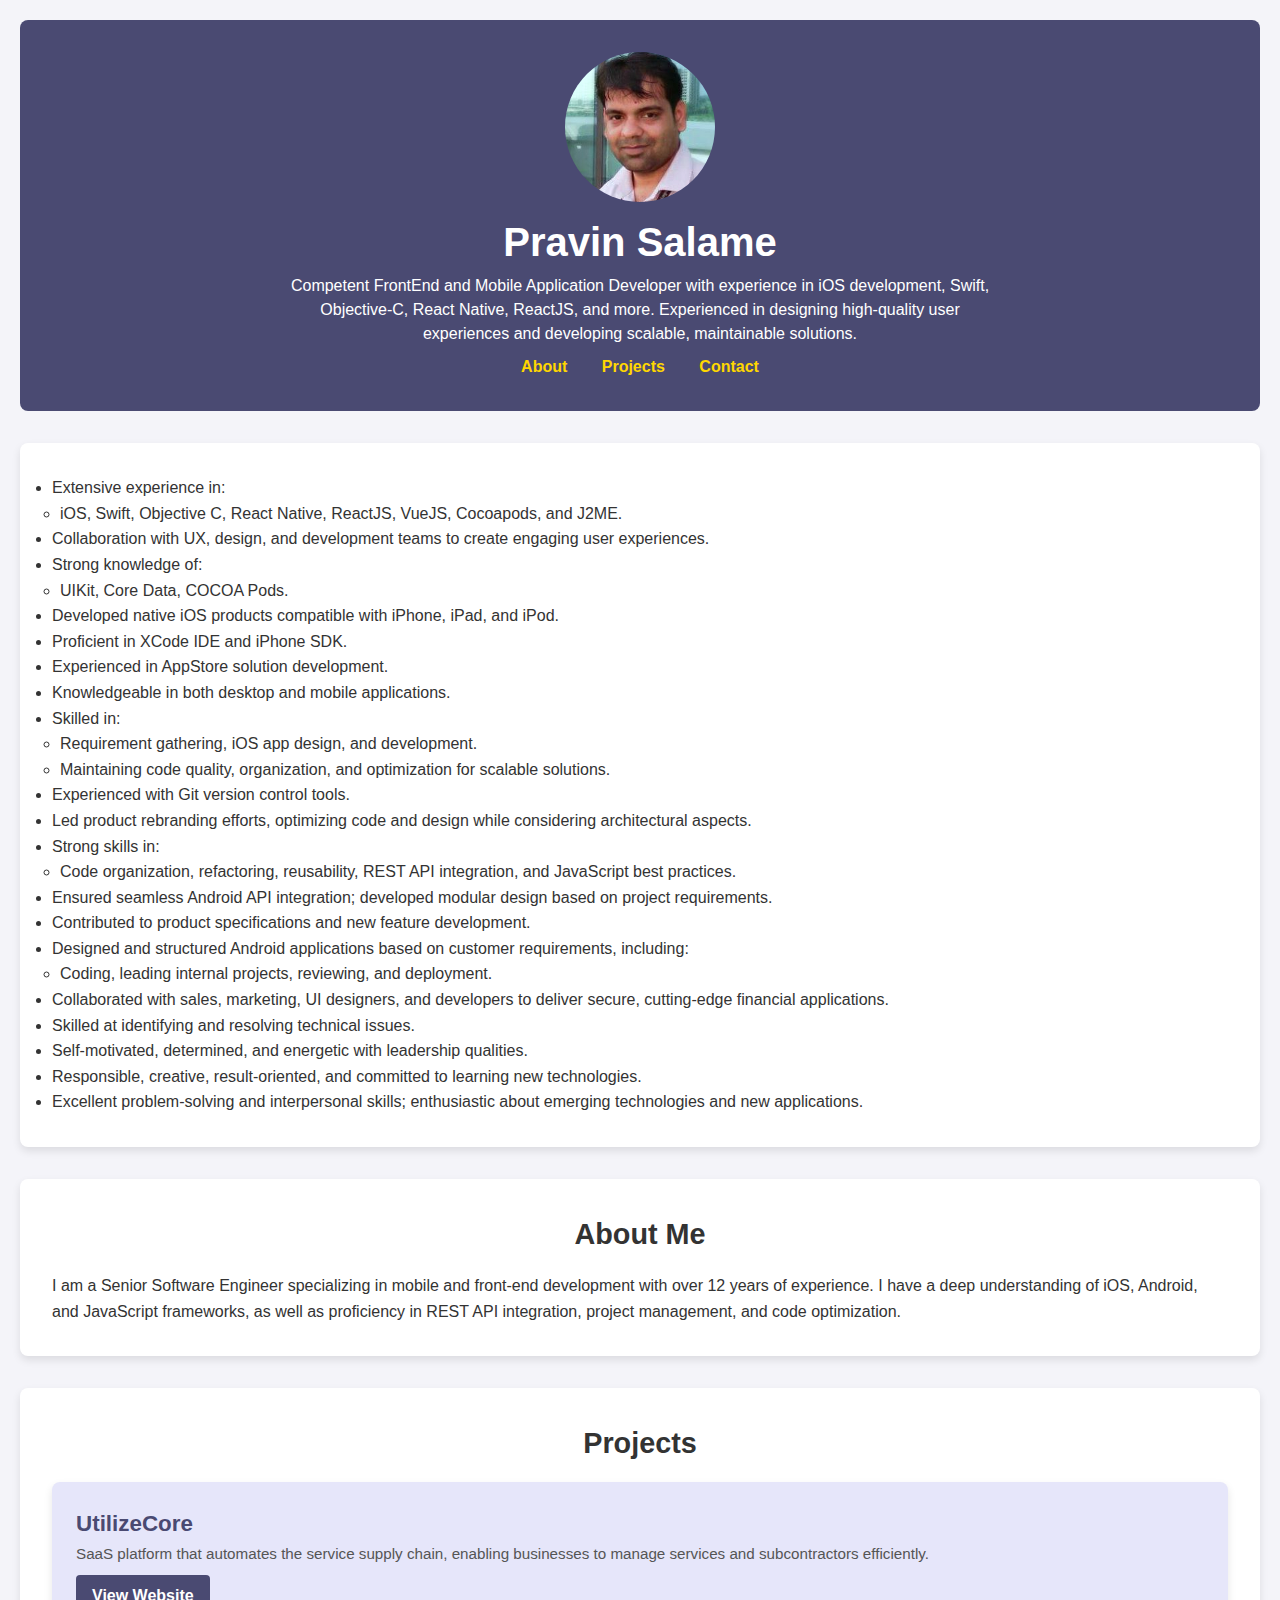
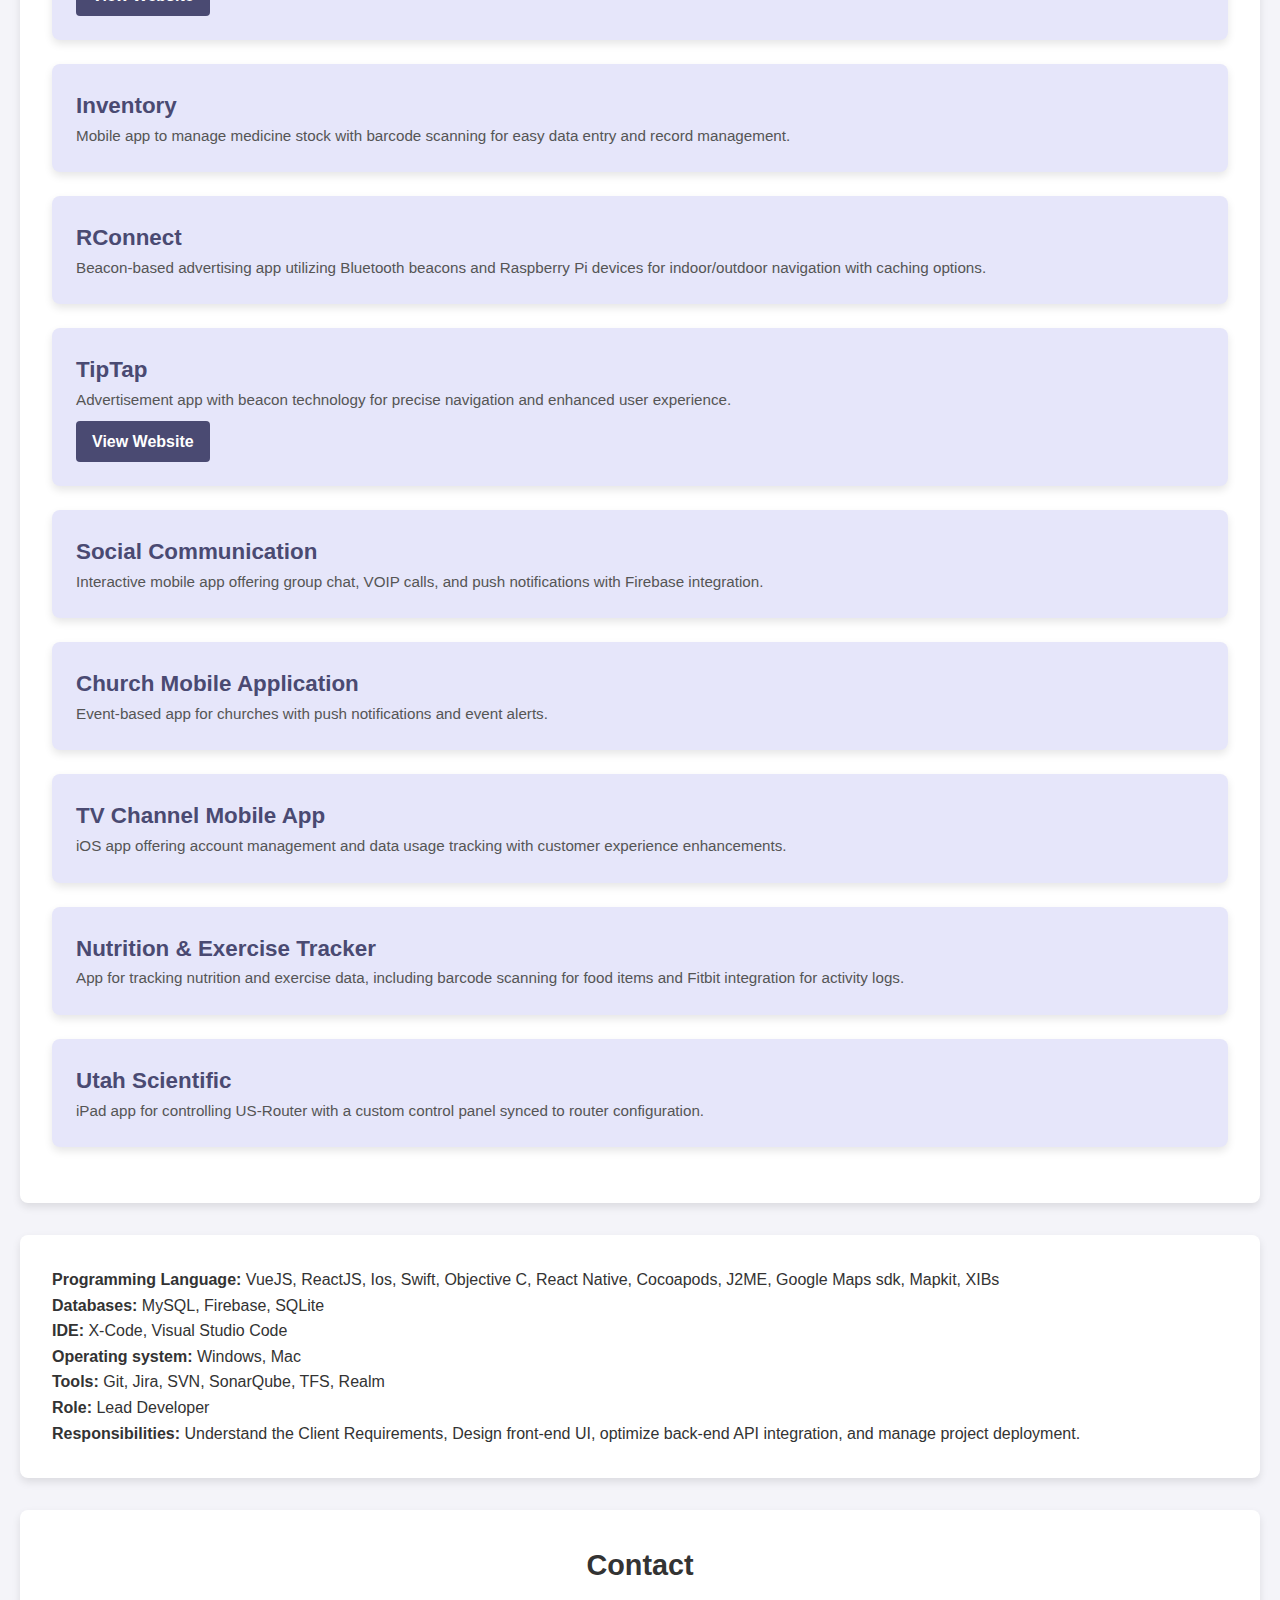
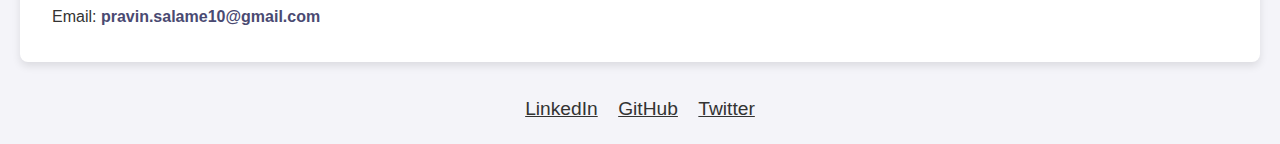
==== commit 1c36f900: "Update index.html" ====
--- a/index.html
+++ b/index.html
@@ -11,7 +11,7 @@
     <img src="pravin.jpg" alt="Pravin Salame Photo" class="profile-photo">
     <h1>Pravin Salame</h1>
     <p>Competent FrontEnd and Mobile Application Developer with experience in iOS development, Swift, Objective-C, React Native, ReactJS, and more. Experienced in designing high-quality user experiences and developing scalable, maintainable solutions.</p>
-    <nav>
+    <nav class="margin-top">
       <a href="#about">About</a>
       <a href="#projects">Projects</a>
       <a href="#contact">Contact</a>
@@ -149,4 +149,7 @@
   .sub-list li {
     margin-left: 8px;
   }
+  .margin-top {
+    margin-top: 8px;
+  }
 </style>
